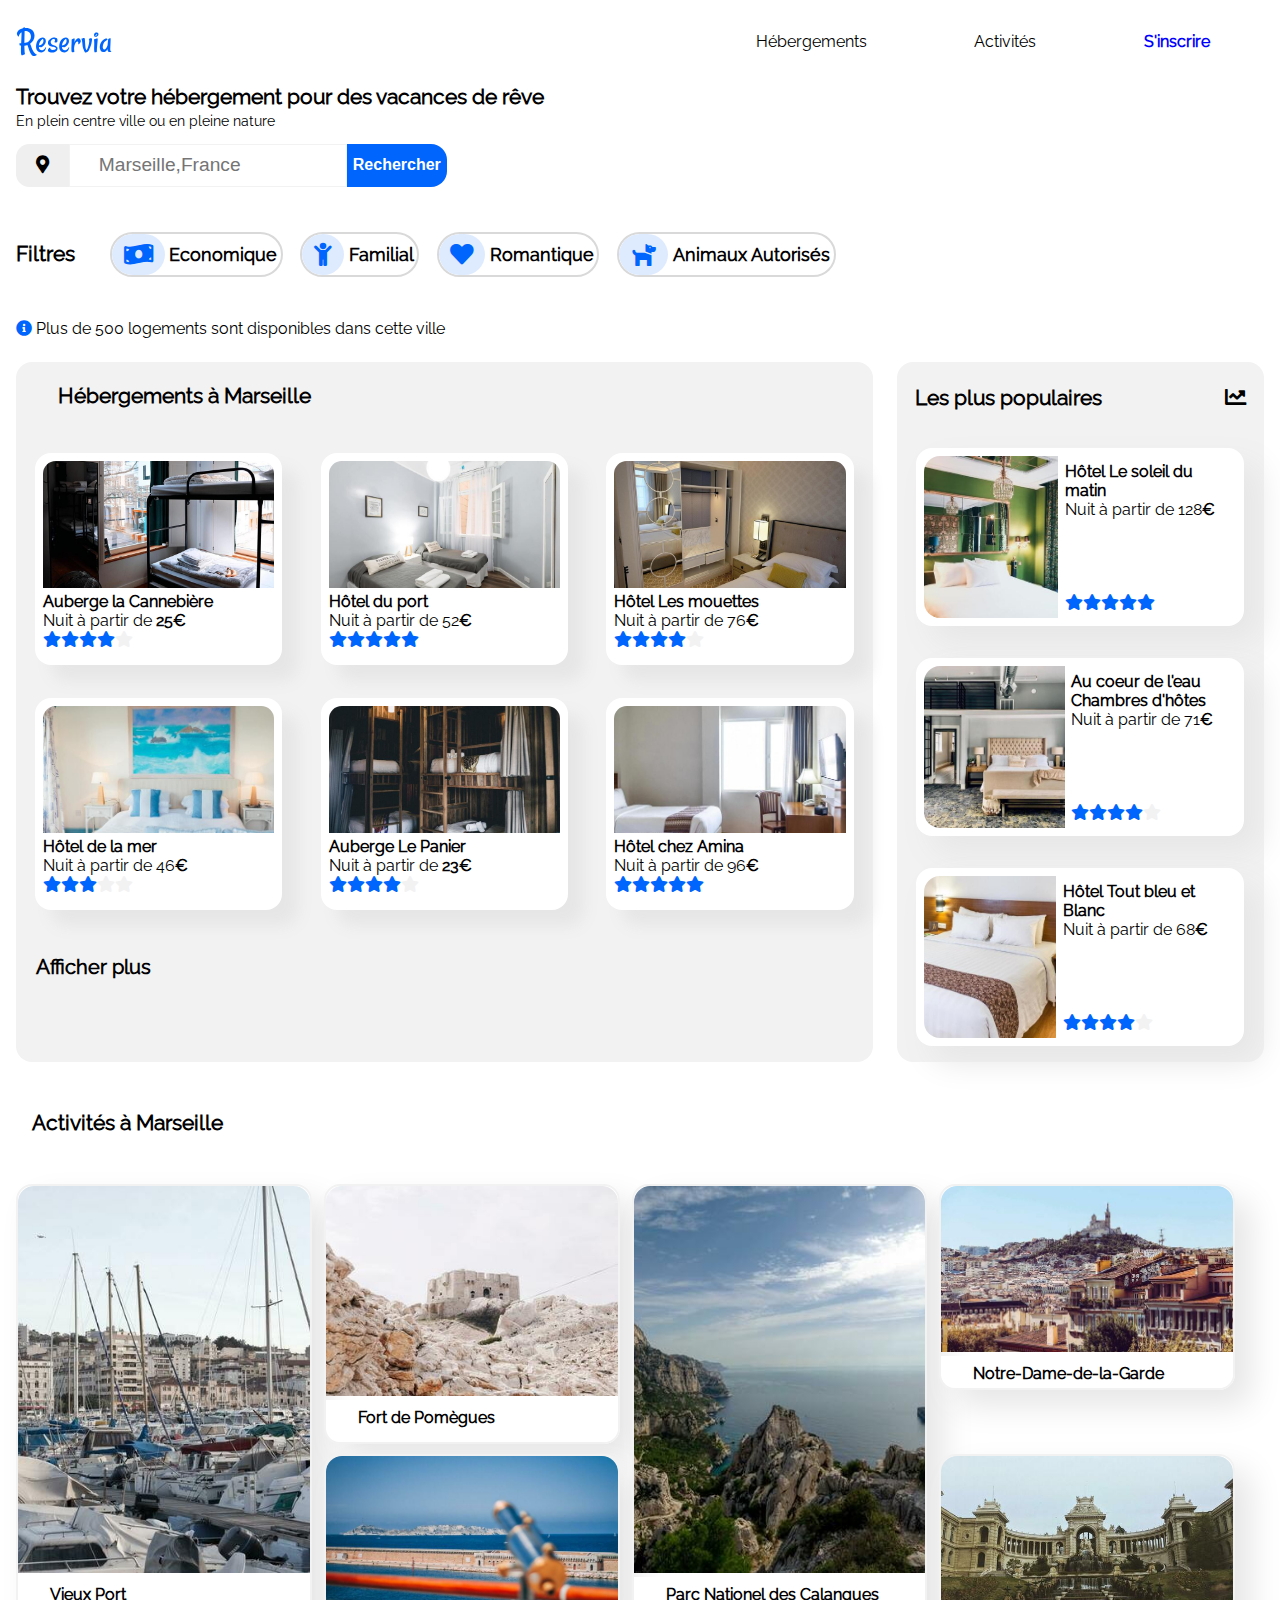
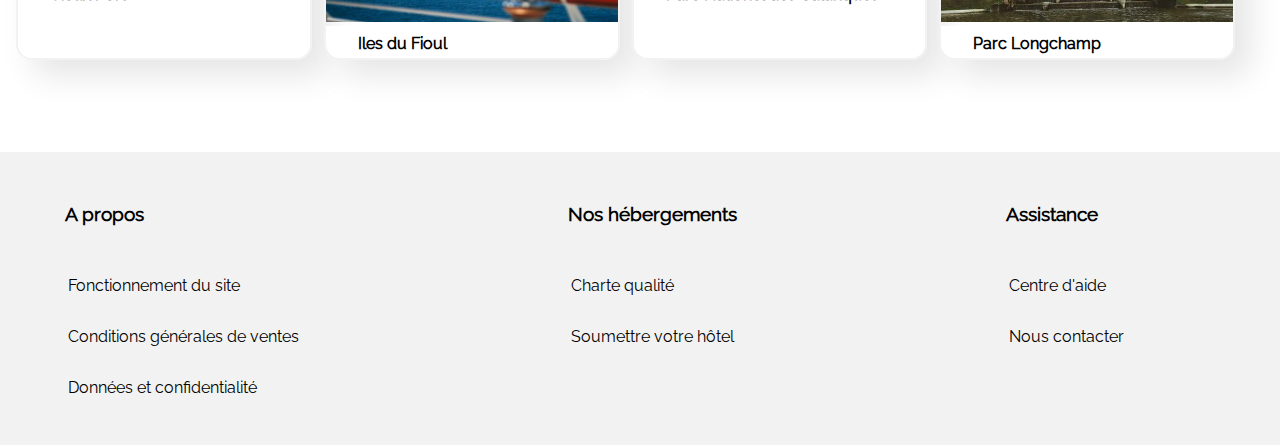
==== index.html @ 38c0dc0b "Ajout des fichiers de base du P2" ====
<!DOCTYPE html>
<html lang="fr">
<head>
	<meta charset="utf-8">
	<meta name="viewport" content="width=device-width, initial-scale=1.0">
	<link rel="stylesheet" type="text/css" href="style.css">
	<link rel="stylesheet" type="text/css" href="Fontawesome/css/all.min.css">
	<title>Reservia - Locations de vacances, logements, Expériences et Lieux</title>
</head>
<body>
	<!-- Header --> 
	<header id="Entete">
			<img src="images/logo/Reservia.svg" alt="Logo Reservia" id="LogoReservia" class="ElementEntete">
			<nav id="navigation">
				<ul id="navigationUL" class="ElementEntete">
					<li class="ElemNav"><a href="#HebergMarseille" class="lienpage">Hébergements</a></li>
					<li class="ElemNav"><a href="#activites" class="lienpage">Activités</a></li>
				</ul>
			</nav>
			<a href="Logon" class="lienpage ElementEntete" id="Logon"><em>S'inscrire</em></a>
	</header>
	
	<!-- Section de Recherche -->
	<section id="ZoneRecherche">
		<h2>Trouvez votre hébergement pour des vacances de rêve</h2>
		<p>En plein centre ville ou en pleine nature</p>
		<div id="recherche">
			<button id="localisation"><i class="fas fa-map-marker-alt fa-lg elementsearch"></i></button>
			<input type="search" id="mysearch" class="elementsearch" name="rechercher" placeholder="Marseille,France">
			<button id="search" class="elementsearch">Rechercher</button>
			<button id="IconSearch" class="elementsearch"><i class="fas fa-search"></i></button>
		</div>		
		
		<section id="filtres">
			<h3>Filtres</h3>
			<div id="ContainerFiltres">
				<div>
					<a href="hebergements.html#Economique" class="contentfiltre">
					<i class="fas fa-money-bill-wave fa-lg iconfiltre"></i>
					Economique
					</a> 
				</div>
				<div>
					<a href="hebergements.html#Familial" class="contentfiltre">
					<i class="fas fa-child fa-lg iconfiltre"></i>
					Familial
					</a> 
				</div>
				<div>
					<a href="hebergements.html#Romantique" class="contentfiltre">
					<i class="fas fa-heart fa-lg iconfiltre fa-lg iconfiltre"></i>
					Romantique
					</a> 
				</div>
				<div>
					<a href="hebergements.html#Animaux" class="contentfiltre">
					<i class="fas fa-dog fa-lg iconfiltre"></i>
					Animaux Autorisés
					</a> 
				</div>
			</div>
				
		</section> 		
	</section>
	
	<!-- Zone de Texte -->
	<div id="textinfo">
		<i class="fas fa-info-circle" id="iconinfo"></i>
	Plus de 500 logements sont disponibles dans cette ville
	</div>

	<!-- Section regroupant Hergement Marseille et Populaires -->
	<div id="Hebergements">

		<!-- sous Section Hebergement Marseille -->
		<section id="HebergMarseille">
			<h2 id="TitreMars">Hébergements à Marseille</h2>
			<div class="ContHebergMarseille">
					<figure class="elementsMars">
						<a href="">
							<img src="images/hebergements/4_small/marcus-loke-WQJvWU_HZFo-unsplash.jpg" alt="Auberge la cannebière" class="imagesHeberg">
						</a>
							<figcaption><strong>Auberge la Cannebière</strong><br />
							Nuit à partir de <strong>25€</strong> <br>
							<i class="fas fa-star colorstar"></i><i class="fas fa-star colorstar"></i><i class="fas fa-star colorstar"></i><i class="fas fa-star colorstar"></i><i class="fas fa-star star"></i></figcaption>
						
					</figure> 
					<figure class="elementsMars">
						<a href="">
							<img src="images/hebergements/4_small/fred-kleber-gTbaxaVLvsg-unsplash.jpg" alt="Hôtel du port" class="imagesHeberg">
							</a>
							<figcaption><strong>Hôtel du port</strong><br />
							Nuit à partir de 52<strong>€</strong> <br>
							<i class="fas fa-star colorstar"></i><i class="fas fa-star colorstar"></i><i class="fas fa-star colorstar"></i><i class="fas fa-star colorstar"></i><i class="fas fa-star colorstar"></i>
							</figcaption>
						
					</figure>
					<figure class="elementsMars">
						<a href="">
							<img src="images/hebergements/4_small/reisetopia-B8WIgxA_PFU-unsplash.jpg" alt="Hôtel Les mouettes" class="imagesHeberg">
							</a>
							<figcaption><strong>Hôtel Les mouettes</strong><br />
							Nuit à partir de 76<strong>€</strong> <br>
							<i class="fas fa-star colorstar"></i><i class="fas fa-star colorstar"></i><i class="fas fa-star colorstar"></i><i class="fas fa-star colorstar"></i><i class="fas fa-star star"></i>
							</figcaption>
					</figure>
					<figure class="elementsMars">
						<a href="">
							<img src="images/hebergements/4_small/annie-spratt-Eg1qcIitAuA-unsplash.jpg" alt="Hôtel de la mer"  class="imagesHeberg">
							</a>
							<figcaption><strong>Hôtel de la mer</strong><br />
							Nuit à partir de 46<strong>€</strong><br>
							<i class="fas fa-star colorstar"></i><i class="fas fa-star colorstar"></i><i class="fas fa-star colorstar"></i><i class="fas fa-star star"></i><i class="fas fa-star star"></i>
							</figcaption>
					</figure>
					<figure class="elementsMars">
						<a href="">
							<img src="images/hebergements/4_small/nicate-lee-kT-ZyaiwBe0-unsplash.jpg" alt="Auberge Le Panier"  class="imagesHeberg">
							</a>
							<figcaption><strong>Auberge Le Panier</strong><br />
							Nuit à partir de <strong>23€</strong> <br>
							<i class="fas fa-star colorstar"></i><i class="fas fa-star colorstar"></i><i class="fas fa-star colorstar"></i><i class="fas fa-star colorstar"></i><i class="fas fa-star star"></i>
							</figcaption>
					</figure>
					<figure class="elementsMars">
						<a href="">
							<img src="images/hebergements/4_small/febrian-zakaria-M6S1WvfW68A-unsplash.jpg" alt="Hôtel chez Amina"  class="imagesHeberg">
							</a>
							<figcaption><strong>Hôtel chez Amina</strong><br />
							Nuit à partir de 96<strong>€</strong> <br>
							<i class="fas fa-star colorstar"></i><i class="fas fa-star colorstar"></i><i class="fas fa-star colorstar"></i><i class="fas fa-star colorstar"></i><i class="fas fa-star colorstar"></i>
							</figcaption>
					</figure>
			</div>
			<div id="ShowMore">
				<a href="">Afficher plus</a>
			</div>
			
		</section>

		<!-- sous section Populaires -->
		<section id="populaires">
				<div id="TitrePop">
					<h2>Les plus populaires</h2><i class="fas fa-chart-line fa-lg" id="iconPop"></i>
				</div>
				<div id="ContPopulaire">		
					<figure class="BoxElementsPop">
						<a href="" class="ElementsPop">
							<img src="images/hebergements/4_small/emile-guillemot-Bj_rcSC5XfE-unsplash.jpg" alt="Hôtel Le soleil du matin"  class="imagesPop">
							</a>
							<figcaption class="DescriptionPop">
								<div>
									<strong>Hôtel Le soleil du matin</strong><br />
									Nuit à partir de 128<strong>€</strong> <br>
								</div>
								<div>
									<i class="fas fa-star colorstar"></i><i class="fas fa-star colorstar"></i><i class="fas fa-star colorstar"></i><i class="fas fa-star colorstar"></i><i class="fas fa-star colorstar"></i>
								</div>
							</figcaption>
					</figure>
					
					<figure class="BoxElementsPop">
						<a href="" class="ElementsPop">
							<img src="images/hebergements/4_small/aw-creative-VGs8z60yT2c-unsplash.jpg" alt="Au coeur de l'eau Chambres d'hôtes"  class="imagesPop">
							</a>
							<figcaption class="DescriptionPop">
								<div>
									<strong>Au coeur de l'eau <br> 
									Chambres d'hôtes</strong><br />
									Nuit à partir de 71<strong>€</strong><br>
								</div>
								<div>
									<i class="fas fa-star colorstar"></i><i class="fas fa-star colorstar"></i><i class="fas fa-star colorstar"></i><i class="fas fa-star colorstar"></i><i class="fas fa-star star"></i>
								</div>				
							</figcaption>
					</figure>
					<figure class="BoxElementsPop">
						<a href="" class="ElementsPop">
							<img src="images/hebergements/4_small/febrian-zakaria-sjvU0THccQA-unsplash.jpg" alt="Hôtel Tout bleu et Blanc"  class="imagesPop">
							</a>
							<figcaption class="DescriptionPop">
								<div>
									<strong>Hôtel Tout bleu et Blanc</strong><br />
									Nuit à partir de 68<strong>€</strong><br>
								</div>
								<div>
									<i class="fas fa-star colorstar"></i><i class="fas fa-star colorstar"></i><i class="fas fa-star colorstar"></i><i class="fas fa-star colorstar"></i><i class="fas fa-star star"></i>
								</div>				
							</figcaption>
					</figure>
				</div>
		</section>
	</div>	

	<!-- Section Activités -->
	<section id="activites">
		<h2>Activités à Marseille</h2>
		<div id="ContActivites">
					<figure class="BoxAct">
						<a href="" class="ElementAct">
							<img src="images/activites/4_small/reno-laithienne-QUgJhdY5Fyk-unsplash.jpg" alt="Vieux Port"  class="imagesAct">
							</a>
							<figcaption class="DescriptionAct"><strong>Vieux Port</strong><br />
							</figcaption>
					</figure>
					<figure class="BoxAct">
						<a href="">
							<img src="images/activites/4_small/paul-hermann-QFTrLdQIRhI-unsplash.jpg" alt="Fort de Pomègues"  class="imagesAct">
							</a>
							<figcaption class="DescriptionAct"><strong>Fort de Pomègues</strong><br />
							</figcaption>
					</figure>
					<figure class="BoxAct">
						<a href="">
							<img src="images/activites/4_small/kevin-hikari-rV_Qd1l-VXg-unsplash.jpg" alt="Iles du Fioul"  class="imagesAct">
							</a>
							<figcaption class="DescriptionAct"><strong>Iles du Fioul</strong><br />
							</figcaption>
					</figure>
					<figure class="BoxAct">	
						<a href="">
							<img src="images/activites/4_small/kilyan-sockalingum-NR8-cBCN3aI-unsplash.jpg" alt="Parc Nationel des Calanques"  class="imagesAct">
							</a>
							<figcaption class="DescriptionAct"><strong>Parc Nationel des Calanques</strong><br />
							</figcaption>
					</figure>
					<figure class="BoxAct">
						<a href="">
							<img src="images/activites/4_small/florian-wehde-xW9e8gdotxI-unsplash.jpg" alt="Notre-Dame-de-la-Garde"  class="imagesAct">
							</a>
							<figcaption class="DescriptionAct"><strong>Notre-Dame-de-la-Garde</strong><br />
							</figcaption>
					</figure>
					<figure class="BoxAct">
						<a href="">
							<img src="images/activites/4_small/lena-paulin-wH2-EJoDcV0-unsplash.jpg" alt="Parc Longchamp"  class="imagesAct">
							</a>
							<figcaption class="DescriptionAct"><strong>Parc Longchamp</strong><br />
							</figcaption>
					</figure>
		</div> 
	</section>

	<!-- Footer -->
	<footer id="basdepage">
		<nav class="propos">
			<h3>A propos</h3>
			<ul>
				<li class="ElementPropos"><a href="">Fonctionnement du site</a></li>
				<li class="ElementPropos"><a href="">Conditions générales de ventes</a></li>
				<li class="ElementPropos"><a href="">Données et confidentialité</a></li>
			</ul>				
		</nav>
		<nav class="propos">
			<h3>Nos hébergements</h3>
			<ul>
				<li class="ElementPropos"><a href="">Charte qualité</a></li>
				<li class="ElementPropos"><a href="">Soumettre votre hôtel</a></li>
			</ul>
		</nav>
		<nav class="propos">
			<h3>Assistance</h3>
			<ul>
				<li class="ElementPropos"><a href="">Centre d'aide</a></li>
				<li class="ElementPropos"><a href="mailto:contact@reservia.com">Nous contacter</a></li>
			</ul>
		</nav>
	</footer> 
</body>
</html>
---- style.css ----
/*Police*/

@font-face
	{
		font-family: "Raleway" ;
		src: url('Police/Raleway-VariableFont_wght.ttf') format('truetype');
		    font-weight: normal;
    		font-style: normal;
	}
		
  
/*Elements principaux*/

body {
	font-family: Raleway, Arial, Verdana, sans-serif;
	color: black;
	padding: 0.5em;
}

h2 {
	font-size: 1.3em;
}

p {
	font-size: 0.9em;
}

a {
	text-decoration: none;
	color: black;
}

a:hover {
	color: #609ffd;
}

.colorstar {
	color: #0065FC;
}

.star {
	color: #F2F2F2;
}

/*Header*/

#Entete {
	display: grid ;
	align-items: center;
	width: 100%;
}

#LogoReservia {
	grid-row-start: 1;
	grid-row-end: 2;
	grid-column-start: 1;
	grid-column-end: 8;
	}

#navigation {
	grid-row-start: 1;
	grid-row-end: 2;
	grid-column-start: 7;
	grid-column-end: 9;
	}

#navigationUL {
	display: flex;
	justify-content:space-around;
}

#Logon {
	grid-row-start: 1;
	grid-row-end: 2;
	grid-column-start: 9;
	grid-column-end: 10;
	text-align: center;
	}



/*Navigation*/

ul
{
    list-style-type: none;
}

nav li
{
/*	margin-right: 3em; */
}

nav {
	margin-top: -2em;
}

li {
	padding-top: 2em;
	margin-top: 0em;
}

.ElemNav:hover {
	border-top: 0.1em #609ffd solid; 
}

a.lienpage:hover {
color: #609ffd;
}

.lienpage {
	color: black;
	font-size: 1em;
}

em {
	font-weight: bold;
	color: blue;
	font-style: normal;
}

/*Titre*/
#titre {
	clear: both;
	padding-top: 1em;
}
p {
	margin-top: -1em;
}

/*Recherche*/

#recherche {
	background-color: #f2f2f2;
	border-collapse: collapse;
	width: 100px;
	border-radius: 1em;
	display: flex;

}

.elementsearch:nth-child(1) {
	flex: 1;
}
.elementsearch:nth-child(2) {
	flex: 3;
}
.elementsearch:nth-child(3) {
	flex: 2;
}
.elementsearch:nth-child(4) {
	flex: 2;
}

#localisation {
	border: none;
	padding: 1em 1.5em 1em 1.5em;
	border-radius: 1em 0em 0em 1em;
}

#mysearch {
	font-size: 1.20em;
	border: solid 0.1em #f2f2f2;
	padding: 0.5em 0em 0.5em 1.5em;
}

#search {
	background-color: #0065FC;
	border: none;
	color: white;
	font-size: 1em;
	font-weight: bold;
	border-radius: 0em 1em 1em 0em;
}

#IconSearch {
	background-color: #0065FC;
	border: none;
	color: white;
	font-size: 1em;
	font-weight: bold;
	border-radius: 0em 1em 1em 0em;
	padding: 0em 1em 0em 1em;
}

/* Filtre */

#TitreFiltres {
	padding-right: 0.2em;
}

#filtres {
	padding-top: 2em;
	font-size: 1.1em;
	width: 70%;
	display: flex;
	align-items: center;
}

#ContainerFiltres {
	margin:0em 0em 0em 2em;
	display: flex;
	justify-content: space-between;
}

.contentfiltre {
	border: 0.15em solid #d9d9d9;
	border-radius: 3em;
	overflow: hidden;
	display: flex;
	align-items: center;
	font-weight: bold;
	padding-right: 0.2em;
	margin-right: 1em;
}

.contentfiltre:hover {
	background-color: #0065FC;
	color: white;

}

.iconfiltre {
	background-color: #DEEBFF;
	color: #0065FC;
	border-radius: 3em;
	padding: 0.5em;
	margin-right: 0.2em;
}

/*Corp*/

#textinfo {
	padding: 2em 0em 1.5em 0em;
}

#iconinfo {
	color: #0065FC;
}

/*section Hebergement Marseille*/
#Hebergements {
	display: flex;
	flex-direction: row;
	height: 700px;
}

#HebergMarseille 
{
	background-color: #f2f2f2;
	border-radius: 1em;
	display: flex;
	flex-direction: column;
	width: 70%;
	height: 100%;
}

#TitreMars {
	padding-left: 1em;
	margin: 1em 0em 0em 1em;
	width: 90%;
	height: 10%;
}

.ContHebergMarseille {
	width: 100%;
	height: 70%;
	display: flex;
	flex-wrap: wrap;
	justify-content: space-around; 
	margin-bottom: -3em;
}

.elementsMars {
	background-color: white;
	box-shadow: 1em 1em 1em #e6e6e6;
	width: 27%;
	height: 40%;
	margin: 0em;
	padding: 0.5em;
	border-radius: 1em;
}

.imagesHeberg {
	object-fit: cover;
	width: 100%;
	height: 65%;
	border-radius: 0.8em 0.8em 0em 0em;
}

#ShowMore {
	height: 10%;
	font-size: 1.25em;
	font-weight: bold;
	margin: 3em 0em 0em 1em;
}

/*section populaires*/

#populaires {
	background-color: #f2f2f2;
	margin-left: 1.5em;
	border-radius: 1em;
	width: 30%;
	height: 100%;
	display: flex;
	flex-direction: column;
	align-items: center;
}

#TitrePop {
	display: flex;
	justify-content: space-between;
	align-items: center;
	margin: 0em 3em 0em 3em;
	width: 90%;
	height: 10%;

}

#ContPopulaire {
	display: flex;
	flex-direction: column;
	justify-content: space-around;
	align-items: center;
	width: 100%;
	height: 90%;
}

.BoxElementsPop {
	background-color: white;
	box-shadow: 1em 1em 2em #e6e6e6;
	width: 85%;
	height: 35%;
	padding: 0.5em;
	border-radius: 1em;
	display: flex;
	justify-content: flex-start;
}

.ElementsPop {
	
	height: 100%;
	width: 45%;
}

.imagesPop {
	object-fit: cover;
	height: 100%;
	width: 100%;
	border-radius: 1em 0em 0em 1em;
}

.DescriptionPop {
	display: flex;
	flex-direction: column;
	justify-content: space-between;
	margin: 0.4em;
}

/*section activité*/

#activites {
	margin: 3em 1em 0em 1em;
}

#ContActivites {
	display: grid;
	grid-template-columns: 24% 24% 24% 24%;
	grid-template-rows: 9% 9% 9% 9% 9% 9% 9% 9% 9% 9%;
	grid-column-gap: 1em;
	height: 600px;
	width: 100%;
}

.BoxAct {
	margin: 2em 0em 2em -1em;
	max-height: 100%;
	width: 100%;
	border: solid 2px #f2f2f2;
	border-radius: 1em;
	box-shadow: 1em 1em 2em #e6e6e6;
	overflow: hidden;
}

.BoxAct:nth-child(1) {
	grid-row-start: 1;
	grid-row-end: 11;
	grid-column-start: 1;
	grid-column-end: 2;
}

.BoxAct:nth-child(2) {
	grid-row-start: 1;
	grid-row-end: 7;
	grid-column-start: 2;
	grid-column-end: 3;	
}

.BoxAct:nth-child(3) {
	grid-row-start: 6;
	grid-row-end: 11;
	grid-column-start: 2;
	grid-column-end: 3;	
}

.BoxAct:nth-child(4) {
	grid-row-start: 1;
	grid-row-end: 11;
	grid-column-start: 3;
	grid-column-end: 4;	
}

.BoxAct:nth-child(5) {
	grid-row-start: 1;
	grid-row-end: 6;
	grid-column-start: 4;
	grid-column-end: 5;	
}

.BoxAct:nth-child(6) {
	grid-row-start: 6;
	grid-row-end: 11;
	grid-column-start: 4;
	grid-column-end: 5;	
}

.DescriptionAct {
	padding: 0.5em 0em 0em 2em;
	background-color: white;
	height: 18%;

}

.imagesAct {
	object-fit: cover;
	width: 100%;
	height: 82%;
	border-radius: 1em 1em 0em 0em;
}


/*Footer*/

#basdepage {
	background-color: #f2f2f2;
	margin: 0em -1em -1em -4em;
	padding: 1em 0em 2em 0em;
	display: flex;
	justify-content: space-around;
}

.propos {
	margin: 1em 0em 0em -5em;

}

nav h3 {
	margin-left: 2em;
}

/*Modification Pour Ecran PC avec 1024px < W */

@media screen and (min-width: 1024px) {
	#IconSearch {
		display: none;
	}
}

/* Modification Pour Tablette avec 768px < W < 1024px */

@media screen and (min-width: 768px) and (max-width: 1023px) {

	#search {
		display: none;
	}

	#filtres {
		flex-direction: column;
		align-items: start;
		margin-top: -2em;
	}

	#ContainerFiltres {
		margin-left: 0em;
	}

	#Hebergements {
		flex-direction: column-reverse;
		justify-content: start;
		height: 900px;
	}

	#populaires {
		width: 100%;
		height: 30%;
		margin-left: 0em;
	}

	#TitrePop {
		height: 20%;
		width: 90%;
	}

	#ContPopulaire {
		flex-direction: row;
		height: 80%;
		width: 100%;
	}

	.BoxElementsPop {
		height: 80%;
		width: 27%;
		margin: 0em;
	}

	#HebergMarseille {
		width: 100%;
		height: 70%;
		background-color: white;
	}

	#ContActivites {
	grid-template-columns: 30% 30% 30% ;
	grid-template-rows: 50% 50%;
	grid-column-gap: 1em;
	margin-left: 1em;
	height: 600px;
	width: 100%;
	}

	.BoxAct:nth-child(1) {
	grid-row-start: 1;
	grid-row-end: 2;
	grid-column-start: 1;
	grid-column-end: 2;
}

.BoxAct:nth-child(2) {
	grid-row-start: 1;
	grid-row-end: 2;
	grid-column-start: 2;
	grid-column-end: 3;	
}

.BoxAct:nth-child(3) {
	grid-row-start: 1;
	grid-row-end: 2;
	grid-column-start: 3;
	grid-column-end: 4;	
}

.BoxAct:nth-child(4) {
	grid-row-start: 2;
	grid-row-end: 3;
	grid-column-start: 1;
	grid-column-end: 2;	
}

.BoxAct:nth-child(5) {
	grid-row-start: 2;
	grid-row-end: 3;
	grid-column-start: 2;
	grid-column-end: 3;	
}

.BoxAct:nth-child(6) {
	grid-row-start: 2;
	grid-row-end: 3;
	grid-column-start: 3;
	grid-column-end: 4;	
}

.imagesAct {
	height: 77%;
}

.propos {
	margin: 1em 0em 0em 1em;
}

}

/* Modification Pour Telephone avec W < 767px */

@media screen and (max-width: 767px) {

	#Entete {
			grid-template-columns: 1fr 1fr;
			width: 95%;
		}
	#LogoReservia {
		grid-row-start: 1;
		grid-row-end: 2;
		grid-column-start: 1;
		grid-column-end: 2;
		}
	#navigation {
		grid-row-start: 2;
		grid-row-end: 3;
		grid-column-start: 1;
		grid-column-end: 3;
		font-size: 1.3em;
		width: 100%;
		justify-content: normal;
		}
	#Logon {
		grid-row-start: 1;
		grid-row-end: 2;
		grid-column-start: 2;
		grid-column-end: 3;
		text-align: right;
		font-size: 1.3em;
		padding-right: 1em;
		}

	#navigationUL {
		border-bottom: solid 0.1em #f2f2f2;
		justify-content: center;
		margin-left: -1em;
	}

	.ElemNav {
			padding: 3em 1em 1em 0.5em;
			margin-bottom: 0em;
			text-align: center;
	}

	.ElemNav:hover {
	border-top: none;
	border-bottom: solid 0.2em #609ffd; 
	}



	#recherche {
		margin-top: 2em;
		margin-left: -0.5em;
		width: 100%;
	}
	.elementsearch:nth-child(1) {
		flex: 1;
	}


	.elementsearch:nth-child(2) {
		flex: 2;
	}

	.elementsearch:nth-child(3) {
		flex: 1;
	}

	#mysearch {
	font-size: 1.20em;
	border: solid 0.1em #f2f2f2;
	padding: 0.5em 0em 0.5em 0.5em;
	width: 65%;
}

	#search {
		display: none;
	}

	#filtres {
		flex-direction: column;
		align-items: normal;
		width: 100%;
	}

	#filtres h3 {
		margin: 0em 0em 1em 1em;
	}

	#ContainerFiltres {
		flex-wrap: wrap;
		margin-left: 1em;
		margin-bottom: 1em;
		align-content: space-around;
	}

	#Hebergements {
		flex-direction: column-reverse;
		justify-content: start;
		height: 2500px;
	}

	#populaires {
		width: 100%;
		height: 25%;
		margin-left: 0em;
		border-radius: 0em;
		padding: 0em 0em 0em 0em;
	}


	.BoxElementsPop {
		height: 25%;
		width: 80%;
		margin: 0em;
	}

	#HebergMarseille {
		width: 100%;
		height: 75%;
		margin-top: 1em;
		background-color: white;
	}

	.ContHebergMarseille {
		flex-direction: column;
		flex-wrap: nowrap;
		align-items: center;
		height: 90%
	}

	#TitreMars {
		height: 10%;
	}

	.elementsMars {
		width: 80%;
		height: 15%;
	}

	#ShowMore {
		margin-top: 3em;
	}

	.activites {
		width: 100%;
	}

	#ContActivites {
		display: flex;
		flex-direction: column;
		width: 100%;
		align-items: center;
		justify-content: space-around;
		height: 1800px;
	}

	.BoxAct {
		height: 16.6% ;
		width: 80%;
	}

	#basdepage {
	display: flex;
	flex-direction: column;
	align-items: flex-start;
	margin: 0em;

	}

	.propos {
	margin: 1em 0em 0em 0.5em;
}

	.ElementPropos {
		margin-top: -1em;
	}
}
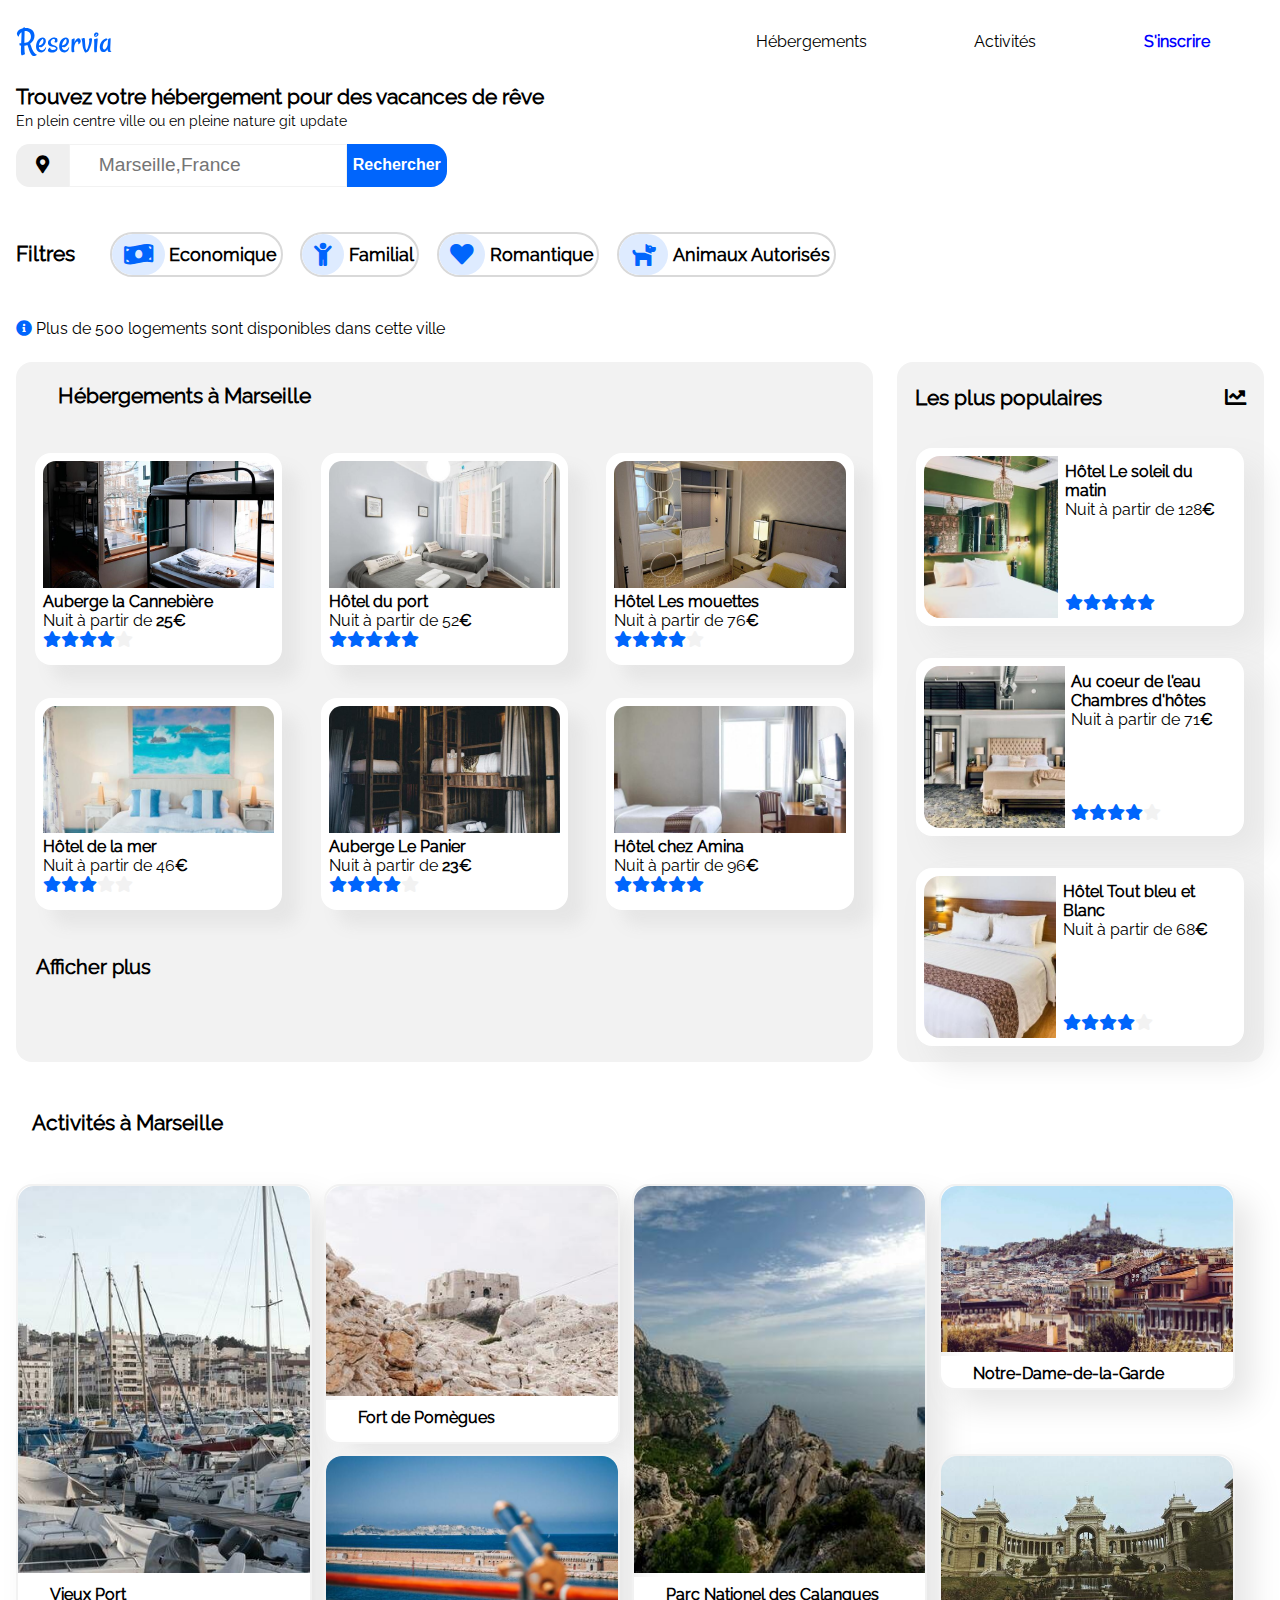
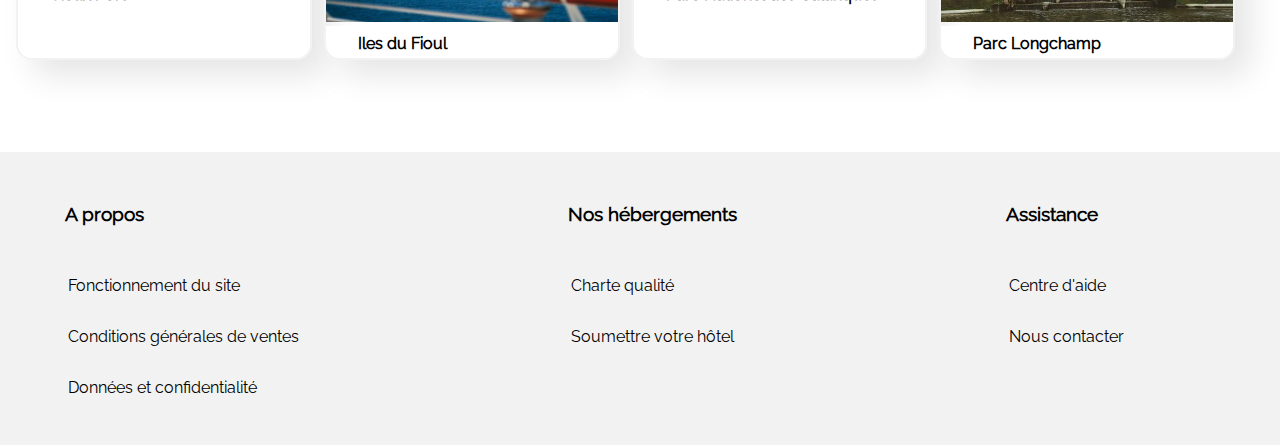
==== commit 89f71028: "Message ici" ====
--- a/index.html
+++ b/index.html
@@ -23,7 +23,7 @@
 	<!-- Section de Recherche -->
 	<section id="ZoneRecherche">
 		<h2>Trouvez votre hébergement pour des vacances de rêve</h2>
-		<p>En plein centre ville ou en pleine nature</p>
+		<p>En plein centre ville ou en pleine nature git update</p>
 		<div id="recherche">
 			<button id="localisation"><i class="fas fa-map-marker-alt fa-lg elementsearch"></i></button>
 			<input type="search" id="mysearch" class="elementsearch" name="rechercher" placeholder="Marseille,France">
